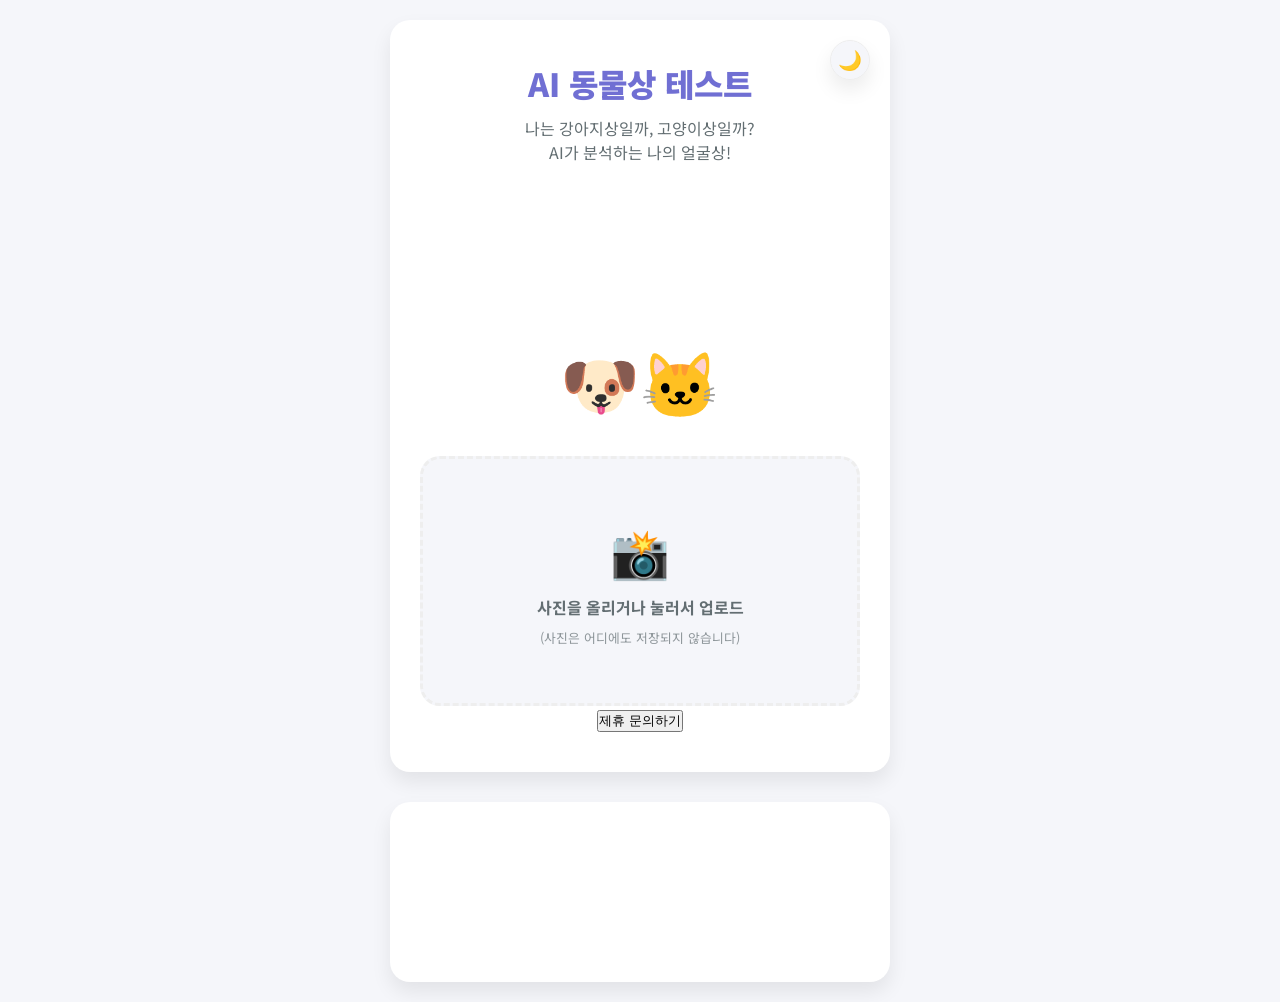
==== index.html @ dc990677 "feat: integrate Google AdSense with ads.txt and ad placements" ====
<!DOCTYPE html>
<html lang="ko">
<head>
    <meta charset="UTF-8">
    <meta name="viewport" content="width=device-width, initial-scale=1.0">
    <title>AI 동물상 테스트 - 강아지 vs 고양이</title>
    <link rel="preconnect" href="https://fonts.googleapis.com">
    <link rel="preconnect" href="https://fonts.gstatic.com" crossorigin>
    <link href="https://fonts.googleapis.com/css2?family=Noto+Sans+KR:wght@300;400;500;700;900&display=swap" rel="stylesheet">
    <link rel="stylesheet" href="style.css">
    <script async src="https://pagead2.googlesyndication.com/pagead/js/adsbygoogle.js?client=ca-pub-4028443023833942"
     crossorigin="anonymous"></script>
    <meta name="google-adsense-account" content="ca-pub-4028443023833942">
</head>
<body>
    <div class="app-container">
        <button id="theme-toggle" class="theme-toggle" aria-label="Toggle dark mode">🌙</button>
        
        <!-- Start Screen -->
        <section id="start-screen" class="screen active">
            <h1 class="main-title">AI 동물상 테스트</h1>
            <p class="subtitle">나는 강아지상일까, 고양이상일까?<br>AI가 분석하는 나의 얼굴상!</p>
            
            <!-- 상단 광고 단위 -->
            <div class="ad-container">
                <ins class="adsbygoogle"
                     style="display:block"
                     data-ad-client="ca-pub-4028443023833942"
                     data-ad-slot="YOUR_AD_SLOT_HERE"
                     data-ad-format="auto"
                     data-full-width-responsive="true"></ins>
                <script>
                     (adsbygoogle = window.adsbygoogle || []).push({});
                </script>
            </div>

            <div class="mascot">🐶🐱</div>
            
            <div class="upload-area" id="upload-area">
                <input type="file" id="image-input" accept="image/*" hidden>
                <div class="upload-content">
                    <div class="upload-icon">📸</div>
                    <p>사진을 올리거나 눌러서 업로드</p>
                    <span>(사진은 어디에도 저장되지 않습니다)</span>
                </div>
            </div>
            
            <div class="start-actions">
                <button id="contact-btn" class="text-link-btn">제휴 문의하기</button>
            </div>
        </section>

        <!-- Loading Screen -->
        <section id="loading-screen" class="screen hidden">
            <div class="loader"></div>
            <p class="loading-text">AI가 당신의 얼굴을 분석 중입니다...</p>
        </section>

        <!-- Result Screen -->
        <section id="result-screen" class="screen hidden">
            <h2 class="result-title">분석 결과</h2>
            
            <!-- 결과창 광고 단위 -->
            <div class="ad-container">
                <ins class="adsbygoogle"
                     style="display:block"
                     data-ad-client="ca-pub-4028443023833942"
                     data-ad-slot="YOUR_AD_SLOT_HERE"
                     data-ad-format="auto"
                     data-full-width-responsive="true"></ins>
                <script>
                     (adsbygoogle = window.adsbygoogle || []).push({});
                </script>
            </div>

            <div class="result-card">
                <div class="image-preview-wrapper">
                    <img id="face-image" src="" alt="User Face">
                </div>
                <div class="result-message">
                    <span class="animal-emoji" id="result-emoji">🐶</span>
                    <h3 id="result-animal-name">강아지상</h3>
                    <p id="result-description">귀엽고 친근한 매력의 소유자!</p>
                </div>
            </div>

            <div class="analysis-details" id="analysis-details">
                <!-- Progress bars will be injected here -->
            </div>

            <div class="action-buttons">
                <button id="restart-btn" class="secondary-btn">다시 하기</button>
                <button id="share-btn" class="primary-btn">결과 공유하기</button>
            </div>
        </section>

        <!-- Contact Screen -->
        <section id="contact-screen" class="screen hidden">
            <div class="screen-header">
                <button id="contact-back-btn" class="back-btn">←</button>
                <h2 class="section-title">제휴 문의</h2>
            </div>
            <form id="contact-form" action="https://formspree.io/f/xojnbodv" method="POST" class="contact-form">
                <div class="form-group">
                    <label for="name">성함/업체명</label>
                    <input type="text" id="name" name="name" placeholder="홍길동" required>
                </div>
                <div class="form-group">
                    <label for="email">이메일 주소</label>
                    <input type="email" id="email" name="_replyto" placeholder="example@email.com" required>
                </div>
                <div class="form-group">
                    <label for="message">문의 내용</label>
                    <textarea id="message" name="message" rows="5" placeholder="제휴 관련 문의 내용을 입력해주세요." required></textarea>
                </div>
                <button type="submit" id="contact-submit" class="primary-btn full-width">문의 보내기</button>
                <div id="form-status" class="form-status hidden"></div>
            </form>
        </section>
    </div>

    <div class="comments-container">
        <!-- 하단 광고 단위 -->
        <div class="ad-container" style="margin-bottom: 20px;">
            <ins class="adsbygoogle"
                 style="display:block"
                 data-ad-client="ca-pub-4028443023833942"
                 data-ad-slot="YOUR_AD_SLOT_HERE"
                 data-ad-format="auto"
                 data-full-width-responsive="true"></ins>
            <script>
                 (adsbygoogle = window.adsbygoogle || []).push({});
            </script>
        </div>
        <div id="disqus_thread"></div>
    </div>

    <!-- TensorFlow & Teachable Machine Libraries -->
    <script src="https://cdn.jsdelivr.net/npm/@tensorflow/tfjs@latest/dist/tf.min.js"></script>
    <script src="https://cdn.jsdelivr.net/npm/@teachablemachine/image@latest/dist/teachablemachine-image.min.js"></script>

    <script>
        var disqus_config = function () {
            this.page.url = window.location.href;
            this.page.identifier = window.location.pathname;
        };
        (function() {
            var d = document, s = d.createElement('script');
            s.src = 'https://productbuilder2333.disqus.com/embed.js';
            s.setAttribute('data-timestamp', +new Date());
            (d.head || d.body).appendChild(s);
        })();
    </script>
    <script src="main.js"></script>
</body>
</html>
---- style.css ----
:root {
    --primary-color: #706fd3;
    --primary-hover: #5857b0;
    --secondary-color: #ff5252;
    --text-black: #2d3436;
    --text-gray: #636e72;
    --bg-main: #f5f6fa;
    --card-bg: #ffffff;
    --shadow: 0 10px 20px rgba(0, 0, 0, 0.08);
    --border-color: #eeeeee;
}

[data-theme="dark"] {
    --text-black: #f5f6fa;
    --text-gray: #a4b0be;
    --bg-main: #1e272e;
    --card-bg: #2f3542;
    --shadow: 0 10px 20px rgba(0, 0, 0, 0.3);
    --border-color: #3f4a56;
}

* {
    box-sizing: border-box;
    margin: 0;
    padding: 0;
}

body {
    font-family: 'Noto Sans KR', sans-serif;
    background-color: var(--bg-main);
    color: var(--text-black);
    display: flex;
    flex-direction: column;
    align-items: center;
    min-height: 100vh;
    padding: 20px 0;
    transition: background-color 0.3s ease, color 0.3s ease;
}

.app-container {
    width: 100%;
    max-width: 500px;
    background: var(--card-bg);
    min-height: 700px;
    display: flex;
    flex-direction: column;
    box-shadow: var(--shadow);
    border-radius: 20px;
    overflow: hidden;
    position: relative;
    transition: background-color 0.3s ease, box-shadow 0.3s ease;
    margin-bottom: 30px;
}

.theme-toggle {
    position: absolute;
    top: 20px;
    right: 20px;
    z-index: 100;
    background: var(--bg-main);
    color: var(--text-black);
    border: 1px solid var(--border-color);
    width: 40px;
    height: 40px;
    border-radius: 50%;
    cursor: pointer;
    display: flex;
    justify-content: center;
    align-items: center;
    font-size: 1.2rem;
    box-shadow: var(--shadow);
    transition: all 0.3s ease;
}

.screen {
    width: 100%;
    padding: 40px 30px;
    display: flex;
    flex-direction: column;
    align-items: center;
    flex: 1;
}

.screen.hidden { display: none; }

.main-title {
    font-size: 2rem;
    font-weight: 900;
    color: var(--primary-color);
    margin-bottom: 10px;
    text-align: center;
}

.subtitle {
    color: var(--text-gray);
    margin-bottom: 30px;
    text-align: center;
    line-height: 1.5;
}

.mascot {
    font-size: 4rem;
    margin-bottom: 30px;
}

/* Upload Area */
.upload-area {
    width: 100%;
    height: 250px;
    border: 3px dashed var(--border-color);
    border-radius: 20px;
    display: flex;
    justify-content: center;
    align-items: center;
    cursor: pointer;
    transition: all 0.3s ease;
    background: var(--bg-main);
}

.upload-area:hover, .upload-area.dragover {
    border-color: var(--primary-color);
    background: rgba(112, 111, 211, 0.05);
}

.upload-content {
    text-align: center;
    color: var(--text-gray);
}

.upload-icon {
    font-size: 3rem;
    margin-bottom: 10px;
}

.upload-content p {
    font-weight: 700;
    margin-bottom: 5px;
}

.upload-content span {
    font-size: 0.8rem;
    opacity: 0.7;
}

/* Loading */
.loader {
    width: 50px;
    height: 50px;
    border: 5px solid var(--border-color);
    border-top: 5px solid var(--primary-color);
    border-radius: 50%;
    animation: spin 1s linear infinite;
    margin-bottom: 20px;
}

@keyframes spin {
    0% { transform: rotate(0deg); }
    100% { transform: rotate(360deg); }
}

.loading-text {
    color: var(--text-gray);
    font-weight: 500;
}

/* Result Card */
.result-card {
    width: 100%;
    background: var(--bg-main);
    border-radius: 20px;
    padding: 20px;
    margin-bottom: 25px;
    text-align: center;
}

.image-preview-wrapper {
    width: 180px;
    height: 180px;
    border-radius: 50%;
    overflow: hidden;
    margin: 0 auto 20px;
    border: 5px solid var(--primary-color);
}

.image-preview-wrapper img {
    width: 100%;
    height: 100%;
    object-fit: cover;
}

.animal-emoji {
    font-size: 3rem;
    display: block;
    margin-bottom: 5px;
}

#result-animal-name {
    font-size: 1.8rem;
    color: var(--primary-color);
    margin-bottom: 10px;
}

#result-description {
    color: var(--text-gray);
    line-height: 1.4;
}

/* Analysis Bars */
.analysis-details {
    width: 100%;
    margin-bottom: 30px;
}

.bar-container {
    margin-bottom: 15px;
}

.bar-label {
    display: flex;
    justify-content: space-between;
    margin-bottom: 5px;
    font-size: 0.9rem;
    font-weight: 500;
}

.progress-bar {
    width: 100%;
    height: 12px;
    background: var(--border-color);
    border-radius: 6px;
    overflow: hidden;
}

.progress-fill {
    height: 100%;
    background: var(--primary-color);
    width: 0%;
    transition: width 1s ease-out;
}

.bar-container.dog .progress-fill { background: #f0932b; }
.bar-container.cat .progress-fill { background: #686de0; }

/* Contact Form */
.contact-form {
    width: 100%;
    display: flex;
    flex-direction: column;
    gap: 15px;
}

.form-group {
    display: flex;
    flex-direction: column;
    gap: 5px;
}

.form-group label {
    font-size: 0.9rem;
    font-weight: 500;
    color: var(--text-gray);
}

.form-group input, .form-group textarea {
    padding: 12px;
    border: 1px solid var(--border-color);
    border-radius: 10px;
    background: var(--bg-main);
    color: var(--text-black);
    font-family: inherit;
}

/* Buttons */
.primary-btn {
    background: var(--primary-color);
    color: white;
    border: none;
    padding: 15px 30px;
    border-radius: 30px;
    font-weight: 700;
    cursor: pointer;
    transition: all 0.3s;
}

.secondary-btn {
    background: var(--card-bg);
    border: 1px solid var(--border-color);
    padding: 15px 30px;
    border-radius: 30px;
    cursor: pointer;
}

.action-buttons {
    display: flex;
    gap: 10px;
}

.back-btn {
    background: none;
    border: none;
    font-size: 1.5rem;
    cursor: pointer;
    color: var(--text-black);
}

/* AdSense Styling */
.ad-container {
    margin: 20px 0;
    min-height: 100px;
    display: flex;
    justify-content: center;
    align-items: center;
    overflow: hidden;
}

.comments-container {
    width: 100%;
    max-width: 500px;
    padding: 20px;
    background: var(--card-bg);
    border-radius: 20px;
    box-shadow: var(--shadow);
}
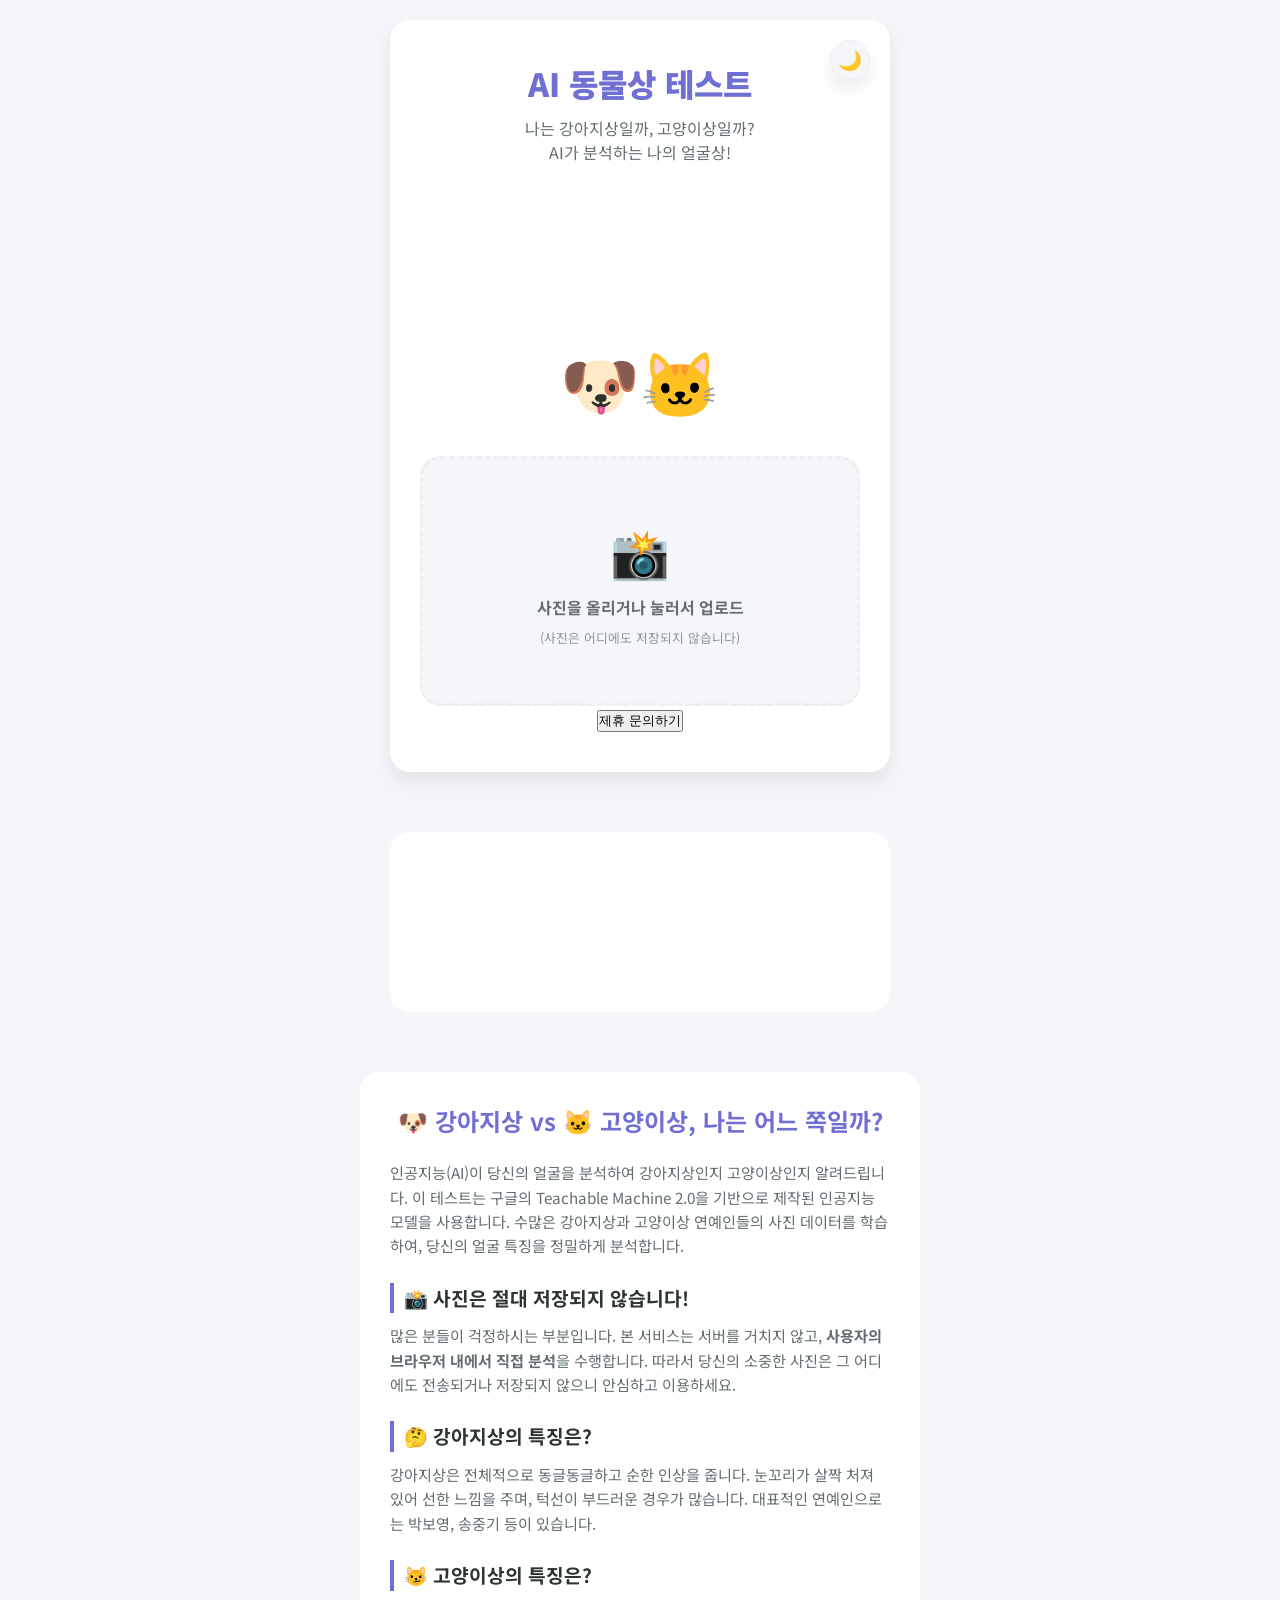
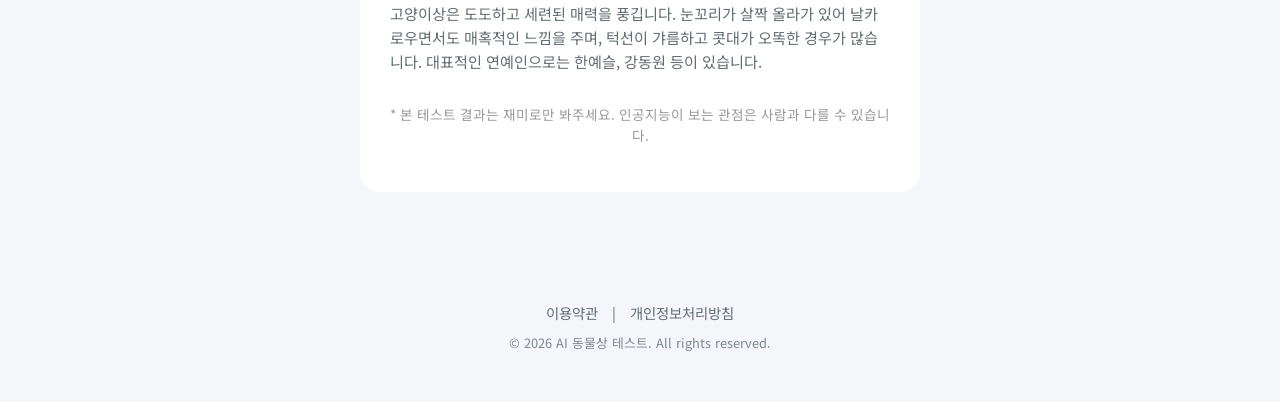
==== commit d66576ea: "docs: add privacy policy and terms of service, improve site quality for AdSense approval" ====
--- a/index.html
+++ b/index.html
@@ -3,6 +3,11 @@
 <head>
     <meta charset="UTF-8">
     <meta name="viewport" content="width=device-width, initial-scale=1.0">
+    <meta name="description" content="AI가 당신의 얼굴을 분석하여 강아지상인지 고양이상인지 알려드립니다. 연예인 데이터로 학습된 인공지능 동물상 테스트!">
+    <meta name="keywords" content="동물상 테스트, 인공지능 얼굴상, 강아지상 고양이상, AI 관상, 닮은꼴 연예인 찾기">
+    <meta property="og:type" content="website"> 
+    <meta property="og:title" content="AI 동물상 테스트 - 강아지 vs 고양이">
+    <meta property="og:description" content="나는 강아지상일까, 고양이상일까? AI가 분석해주는 나의 얼굴상 테스트!">
     <title>AI 동물상 테스트 - 강아지 vs 고양이</title>
     <link rel="preconnect" href="https://fonts.googleapis.com">
     <link rel="preconnect" href="https://fonts.gstatic.com" crossorigin>
@@ -135,6 +140,52 @@
         <div id="disqus_thread"></div>
     </div>
 
+    <!-- SEO & Info Section -->
+    <section class="info-section">
+        <div class="info-container">
+            <h2>🐶 강아지상 vs 🐱 고양이상, 나는 어느 쪽일까?</h2>
+            <p>
+                인공지능(AI)이 당신의 얼굴을 분석하여 강아지상인지 고양이상인지 알려드립니다. 
+                이 테스트는 구글의 Teachable Machine 2.0을 기반으로 제작된 인공지능 모델을 사용합니다.
+                수많은 강아지상과 고양이상 연예인들의 사진 데이터를 학습하여, 당신의 얼굴 특징을 정밀하게 분석합니다.
+            </p>
+
+            <h3>📸 사진은 절대 저장되지 않습니다!</h3>
+            <p>
+                많은 분들이 걱정하시는 부분입니다. 본 서비스는 서버를 거치지 않고, 
+                <strong>사용자의 브라우저 내에서 직접 분석</strong>을 수행합니다. 
+                따라서 당신의 소중한 사진은 그 어디에도 전송되거나 저장되지 않으니 안심하고 이용하세요.
+            </p>
+
+            <h3>🤔 강아지상의 특징은?</h3>
+            <p>
+                강아지상은 전체적으로 동글동글하고 순한 인상을 줍니다. 
+                눈꼬리가 살짝 처져 있어 선한 느낌을 주며, 턱선이 부드러운 경우가 많습니다. 
+                대표적인 연예인으로는 박보영, 송중기 등이 있습니다.
+            </p>
+
+            <h3>😼 고양이상의 특징은?</h3>
+            <p>
+                고양이상은 도도하고 세련된 매력을 풍깁니다. 
+                눈꼬리가 살짝 올라가 있어 날카로우면서도 매혹적인 느낌을 주며, 
+                턱선이 갸름하고 콧대가 오똑한 경우가 많습니다. 
+                대표적인 연예인으로는 한예슬, 강동원 등이 있습니다.
+            </p>
+
+            <p class="disclaimer">
+                * 본 테스트 결과는 재미로만 봐주세요. 인공지능이 보는 관점은 사람과 다를 수 있습니다.
+            </p>
+        </div>
+    </section>
+
+    <footer class="site-footer">
+        <div class="footer-links">
+            <a href="terms.html">이용약관</a> | 
+            <a href="privacy.html">개인정보처리방침</a>
+        </div>
+        <p class="copyright">&copy; 2026 AI 동물상 테스트. All rights reserved.</p>
+    </footer>
+
     <!-- TensorFlow & Teachable Machine Libraries -->
     <script src="https://cdn.jsdelivr.net/npm/@tensorflow/tfjs@latest/dist/tf.min.js"></script>
     <script src="https://cdn.jsdelivr.net/npm/@teachablemachine/image@latest/dist/teachablemachine-image.min.js"></script>
--- a/style.css
+++ b/style.css
@@ -302,7 +302,6 @@
     cursor: pointer;
     color: var(--text-black);
 }
-
 /* AdSense Styling */
 .ad-container {
     margin: 20px 0;
@@ -319,5 +318,83 @@
     padding: 20px;
     background: var(--card-bg);
     border-radius: 20px;
-    box-shadow: var(--shadow);
-}
+    box-shadow: 0 10px 25px var(--shadow-color);
+    margin-top: 30px;
+}
+
+/* Info Section Styling */
+.info-section {
+    width: 100%;
+    max-width: 600px;
+    margin: 40px auto;
+    padding: 20px;
+    color: var(--text-color);
+    line-height: 1.6;
+}
+
+.info-container {
+    background: var(--card-bg);
+    padding: 30px;
+    border-radius: 20px;
+    box-shadow: 0 5px 15px var(--shadow-color);
+}
+
+.info-section h2 {
+    font-size: 1.5rem;
+    margin-bottom: 20px;
+    color: var(--primary-color);
+    text-align: center;
+}
+
+.info-section h3 {
+    font-size: 1.2rem;
+    margin-top: 25px;
+    margin-bottom: 10px;
+    color: var(--text-color);
+    border-left: 4px solid var(--primary-color);
+    padding-left: 10px;
+}
+
+.info-section p {
+    margin-bottom: 15px;
+    font-size: 0.95rem;
+    color: var(--text-gray);
+}
+
+.info-section .disclaimer {
+    margin-top: 30px;
+    font-size: 0.85rem;
+    color: #999;
+    text-align: center;
+}
+
+/* Footer Styling */
+.site-footer {
+    width: 100%;
+    padding: 30px 20px;
+    text-align: center;
+    color: var(--text-gray);
+    font-size: 0.9rem;
+    margin-top: 20px;
+}
+
+.footer-links {
+    margin-bottom: 10px;
+}
+
+.footer-links a {
+    color: var(--text-gray);
+    text-decoration: none;
+    margin: 0 10px;
+    transition: color 0.3s;
+}
+
+.footer-links a:hover {
+    color: var(--primary-color);
+    text-decoration: underline;
+}
+
+.copyright {
+    font-size: 0.8rem;
+    opacity: 0.8;
+}
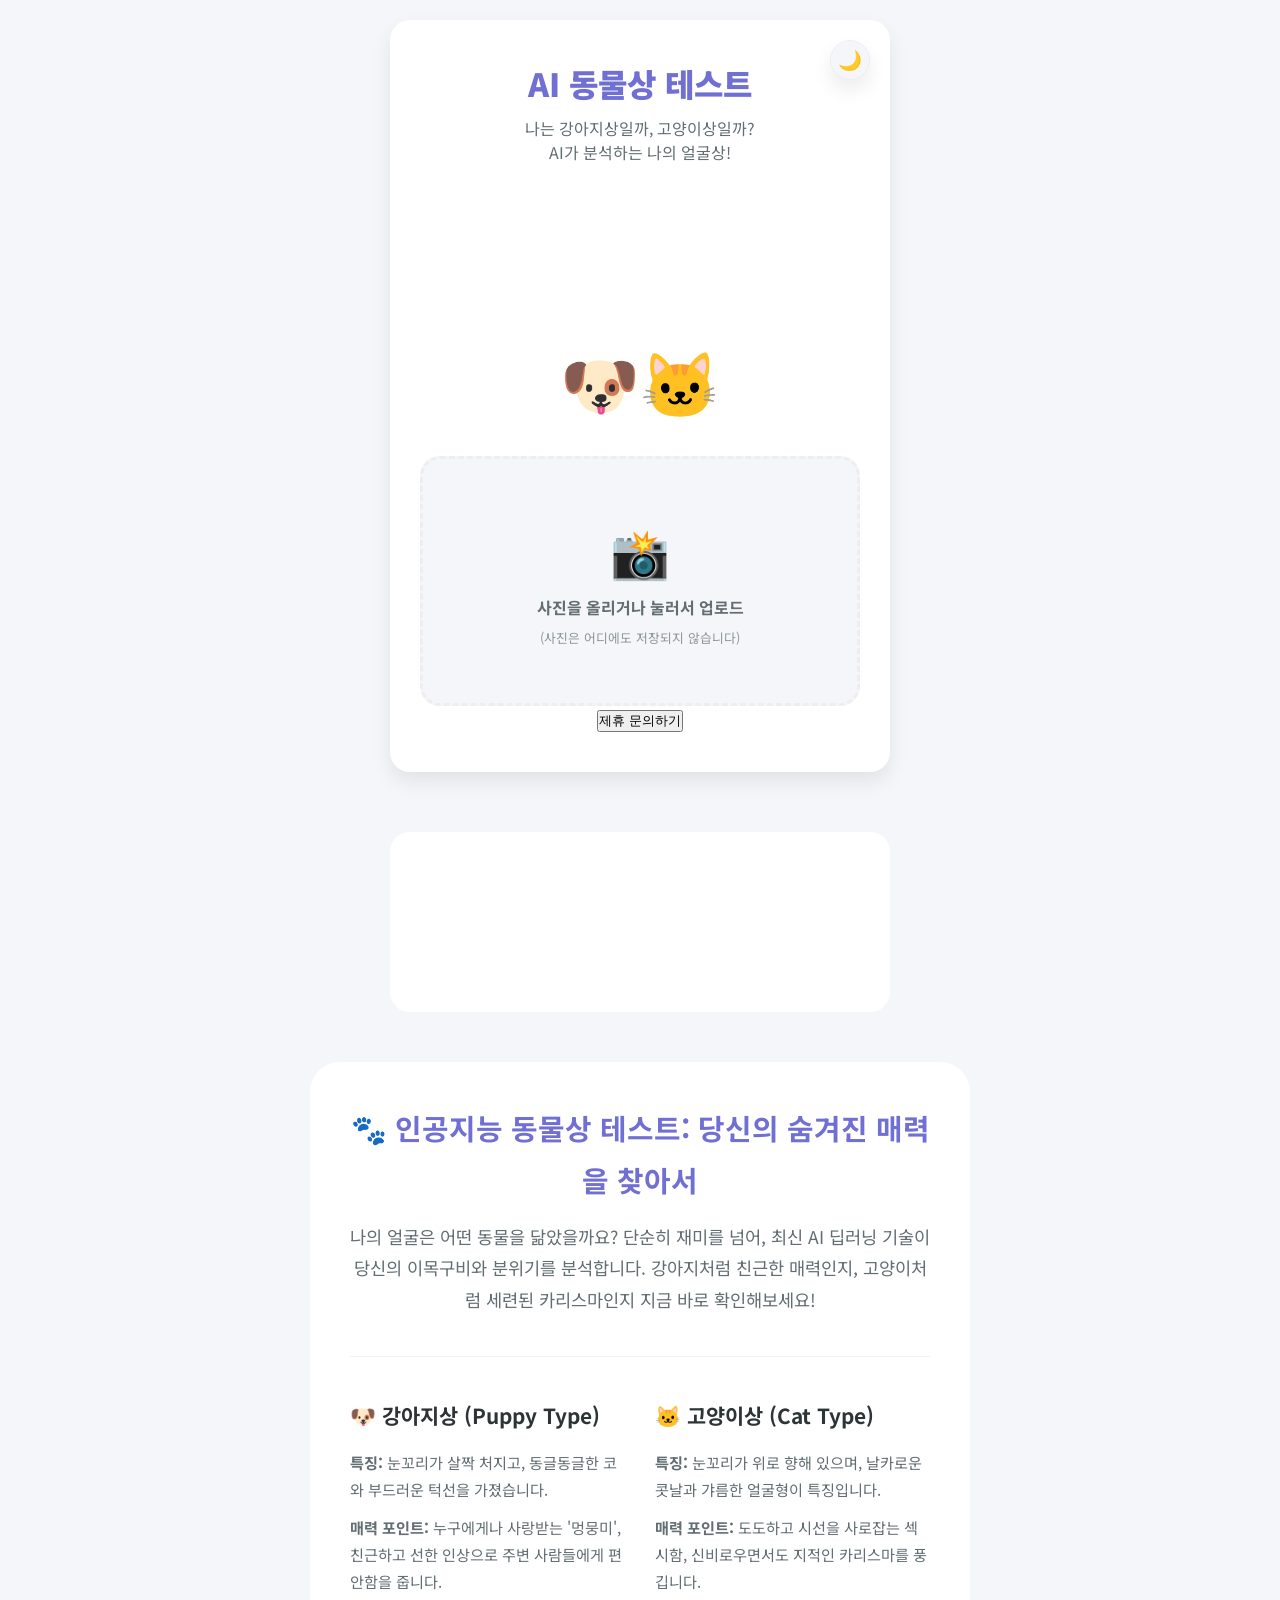
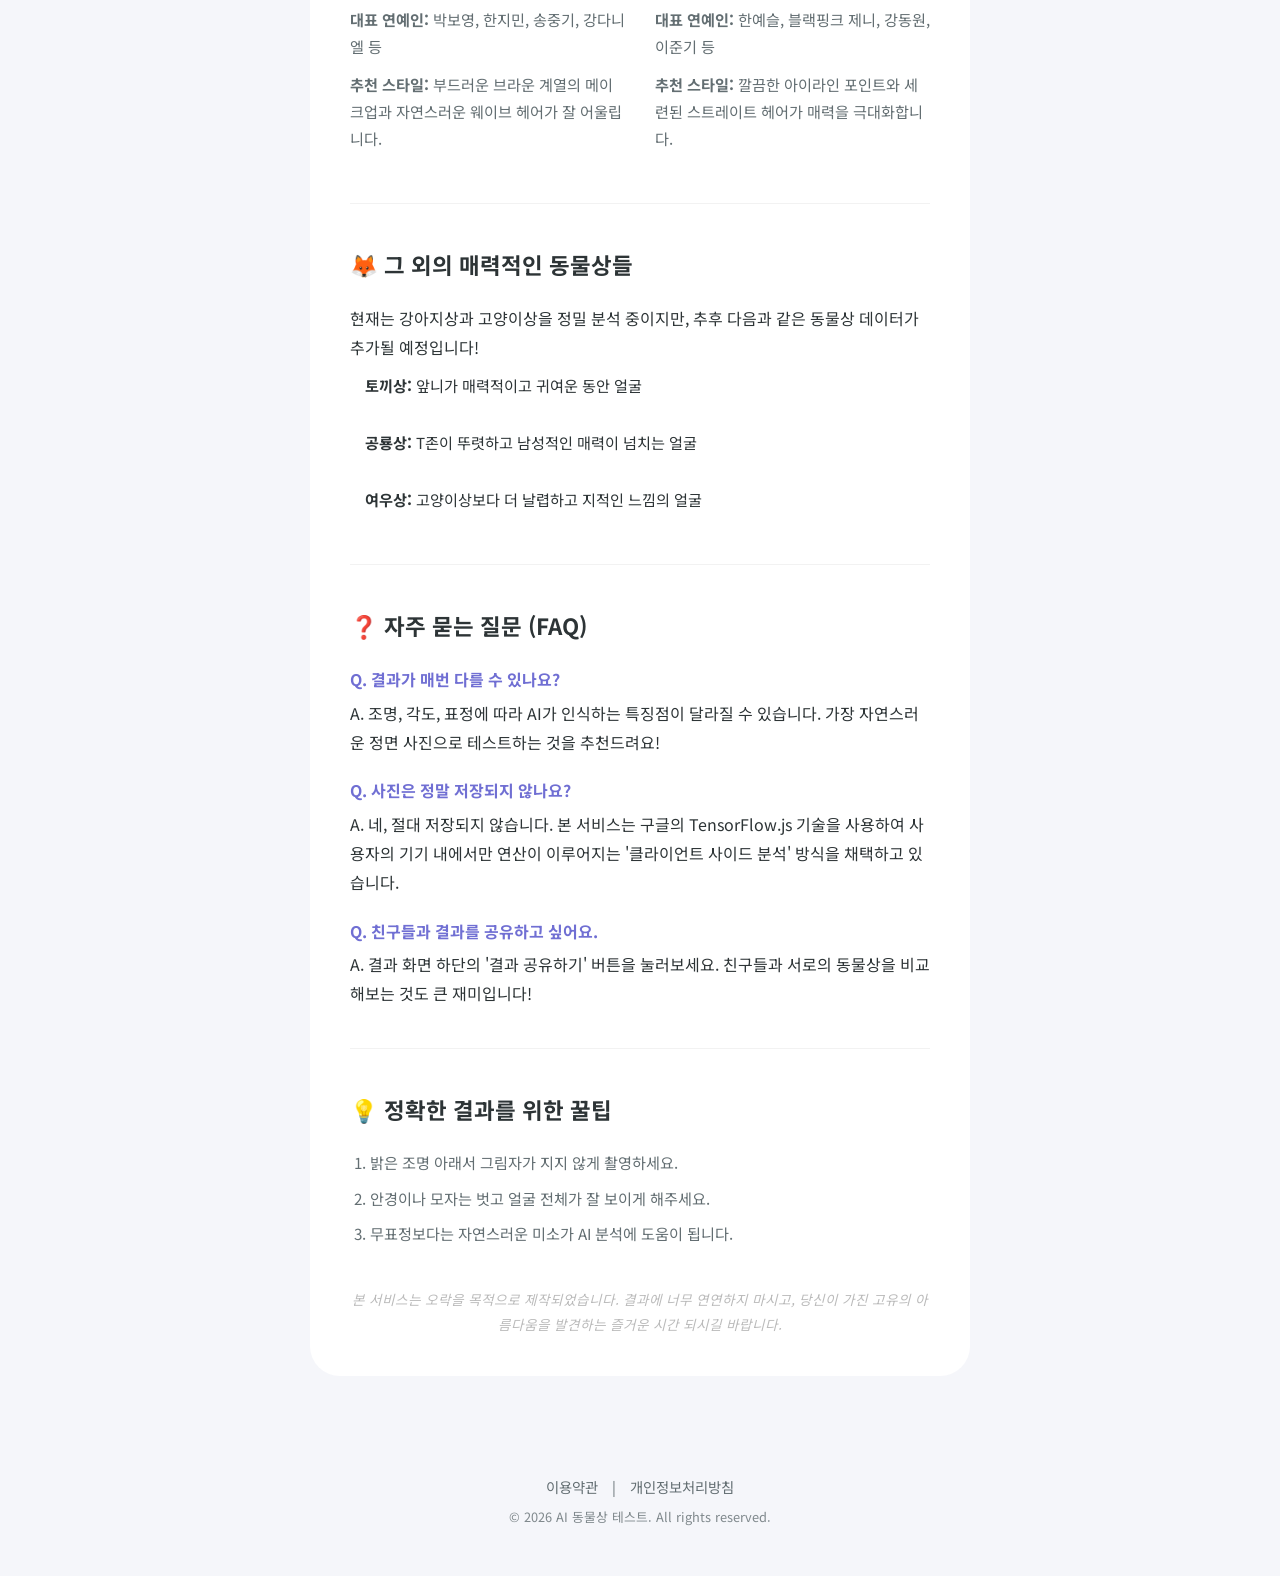
==== commit 707ae583: "feat: expand site content with detailed guides, FAQs, and pro tips for high quality score" ====
--- a/index.html
+++ b/index.html
@@ -140,40 +140,86 @@
         <div id="disqus_thread"></div>
     </div>
 
-    <!-- SEO & Info Section -->
+    <!-- SEO & Info Section (Rich Content Update) -->
     <section class="info-section">
         <div class="info-container">
-            <h2>🐶 강아지상 vs 🐱 고양이상, 나는 어느 쪽일까?</h2>
-            <p>
-                인공지능(AI)이 당신의 얼굴을 분석하여 강아지상인지 고양이상인지 알려드립니다. 
-                이 테스트는 구글의 Teachable Machine 2.0을 기반으로 제작된 인공지능 모델을 사용합니다.
-                수많은 강아지상과 고양이상 연예인들의 사진 데이터를 학습하여, 당신의 얼굴 특징을 정밀하게 분석합니다.
-            </p>
-
-            <h3>📸 사진은 절대 저장되지 않습니다!</h3>
-            <p>
-                많은 분들이 걱정하시는 부분입니다. 본 서비스는 서버를 거치지 않고, 
-                <strong>사용자의 브라우저 내에서 직접 분석</strong>을 수행합니다. 
-                따라서 당신의 소중한 사진은 그 어디에도 전송되거나 저장되지 않으니 안심하고 이용하세요.
-            </p>
-
-            <h3>🤔 강아지상의 특징은?</h3>
-            <p>
-                강아지상은 전체적으로 동글동글하고 순한 인상을 줍니다. 
-                눈꼬리가 살짝 처져 있어 선한 느낌을 주며, 턱선이 부드러운 경우가 많습니다. 
-                대표적인 연예인으로는 박보영, 송중기 등이 있습니다.
-            </p>
-
-            <h3>😼 고양이상의 특징은?</h3>
-            <p>
-                고양이상은 도도하고 세련된 매력을 풍깁니다. 
-                눈꼬리가 살짝 올라가 있어 날카로우면서도 매혹적인 느낌을 주며, 
-                턱선이 갸름하고 콧대가 오똑한 경우가 많습니다. 
-                대표적인 연예인으로는 한예슬, 강동원 등이 있습니다.
-            </p>
+            <div class="content-header">
+                <h2>🐾 인공지능 동물상 테스트: 당신의 숨겨진 매력을 찾아서</h2>
+                <p class="intro-text">
+                    나의 얼굴은 어떤 동물을 닮았을까요? 
+                    단순히 재미를 넘어, 최신 AI 딥러닝 기술이 당신의 이목구비와 분위기를 분석합니다. 
+                    강아지처럼 친근한 매력인지, 고양이처럼 세련된 카리스마인지 지금 바로 확인해보세요!
+                </p>
+            </div>
+
+            <hr class="divider">
+
+            <!-- 전문 분석 가이드 -->
+            <div class="analysis-guide">
+                <div class="guide-item">
+                    <h3>🐶 강아지상 (Puppy Type)</h3>
+                    <p><strong>특징:</strong> 눈꼬리가 살짝 처지고, 동글동글한 코와 부드러운 턱선을 가졌습니다.</p>
+                    <p><strong>매력 포인트:</strong> 누구에게나 사랑받는 '멍뭉미', 친근하고 선한 인상으로 주변 사람들에게 편안함을 줍니다.</p>
+                    <p><strong>대표 연예인:</strong> 박보영, 한지민, 송중기, 강다니엘 등</p>
+                    <p><strong>추천 스타일:</strong> 부드러운 브라운 계열의 메이크업과 자연스러운 웨이브 헤어가 잘 어울립니다.</p>
+                </div>
+
+                <div class="guide-item">
+                    <h3>🐱 고양이상 (Cat Type)</h3>
+                    <p><strong>특징:</strong> 눈꼬리가 위로 향해 있으며, 날카로운 콧날과 갸름한 얼굴형이 특징입니다.</p>
+                    <p><strong>매력 포인트:</strong> 도도하고 시선을 사로잡는 섹시함, 신비로우면서도 지적인 카리스마를 풍깁니다.</p>
+                    <p><strong>대표 연예인:</strong> 한예슬, 블랙핑크 제니, 강동원, 이준기 등</p>
+                    <p><strong>추천 스타일:</strong> 깔끔한 아이라인 포인트와 세련된 스트레이트 헤어가 매력을 극대화합니다.</p>
+                </div>
+            </div>
+
+            <hr class="divider">
+
+            <!-- 추가 정보: 다른 동물상 예고 -->
+            <div class="upcoming-features">
+                <h3>🦊 그 외의 매력적인 동물상들</h3>
+                <p>현재는 강아지상과 고양이상을 정밀 분석 중이지만, 추후 다음과 같은 동물상 데이터가 추가될 예정입니다!</p>
+                <ul>
+                    <li><strong>토끼상:</strong> 앞니가 매력적이고 귀여운 동안 얼굴</li>
+                    <li><strong>공룡상:</strong> T존이 뚜렷하고 남성적인 매력이 넘치는 얼굴</li>
+                    <li><strong>여우상:</strong> 고양이상보다 더 날렵하고 지적인 느낌의 얼굴</li>
+                </ul>
+            </div>
+
+            <hr class="divider">
+
+            <!-- FAQ Section -->
+            <div class="faq-section">
+                <h3>❓ 자주 묻는 질문 (FAQ)</h3>
+                <div class="faq-item">
+                    <h4>Q. 결과가 매번 다를 수 있나요?</h4>
+                    <p>A. 조명, 각도, 표정에 따라 AI가 인식하는 특징점이 달라질 수 있습니다. 가장 자연스러운 정면 사진으로 테스트하는 것을 추천드려요!</p>
+                </div>
+                <div class="faq-item">
+                    <h4>Q. 사진은 정말 저장되지 않나요?</h4>
+                    <p>A. 네, 절대 저장되지 않습니다. 본 서비스는 구글의 TensorFlow.js 기술을 사용하여 사용자의 기기 내에서만 연산이 이루어지는 '클라이언트 사이드 분석' 방식을 채택하고 있습니다.</p>
+                </div>
+                <div class="faq-item">
+                    <h4>Q. 친구들과 결과를 공유하고 싶어요.</h4>
+                    <p>A. 결과 화면 하단의 '결과 공유하기' 버튼을 눌러보세요. 친구들과 서로의 동물상을 비교해보는 것도 큰 재미입니다!</p>
+                </div>
+            </div>
+
+            <hr class="divider">
+
+            <!-- 정밀 분석 팁 -->
+            <div class="pro-tips">
+                <h3>💡 정확한 결과를 위한 꿀팁</h3>
+                <ol>
+                    <li>밝은 조명 아래서 그림자가 지지 않게 촬영하세요.</li>
+                    <li>안경이나 모자는 벗고 얼굴 전체가 잘 보이게 해주세요.</li>
+                    <li>무표정보다는 자연스러운 미소가 AI 분석에 도움이 됩니다.</li>
+                </ol>
+            </div>
 
             <p class="disclaimer">
-                * 본 테스트 결과는 재미로만 봐주세요. 인공지능이 보는 관점은 사람과 다를 수 있습니다.
+                본 서비스는 오락을 목적으로 제작되었습니다. 결과에 너무 연연하지 마시고, 
+                당신이 가진 고유의 아름다움을 발견하는 즐거운 시간 되시길 바랍니다.
             </p>
         </div>
     </section>
--- a/style.css
+++ b/style.css
@@ -325,47 +325,113 @@
 /* Info Section Styling */
 .info-section {
     width: 100%;
-    max-width: 600px;
-    margin: 40px auto;
-    padding: 20px;
+    max-width: 700px;
+    margin: 50px auto;
+    padding: 0 20px;
     color: var(--text-color);
-    line-height: 1.6;
+    line-height: 1.8;
 }
 
 .info-container {
     background: var(--card-bg);
-    padding: 30px;
-    border-radius: 20px;
-    box-shadow: 0 5px 15px var(--shadow-color);
-}
-
-.info-section h2 {
-    font-size: 1.5rem;
+    padding: 40px;
+    border-radius: 30px;
+    box-shadow: 0 10px 30px var(--shadow-color);
+}
+
+.content-header {
+    text-align: center;
+    margin-bottom: 30px;
+}
+
+.content-header h2 {
+    font-size: 1.8rem;
+    color: var(--primary-color);
+    margin-bottom: 15px;
+}
+
+.intro-text {
+    font-size: 1.1rem;
+    color: var(--text-gray);
+}
+
+.divider {
+    border: 0;
+    height: 1px;
+    background: rgba(0,0,0,0.05);
+    margin: 40px 0;
+}
+
+.analysis-guide {
+    display: grid;
+    grid-template-columns: 1fr 1fr;
+    gap: 30px;
+}
+
+@media (max-width: 600px) {
+    .analysis-guide {
+        grid-template-columns: 1fr;
+    }
+}
+
+.guide-item h3 {
+    font-size: 1.3rem;
+    margin-bottom: 15px;
+    display: flex;
+    align-items: center;
+}
+
+.guide-item p {
+    font-size: 0.95rem;
+    margin-bottom: 10px;
+    color: var(--text-gray);
+}
+
+.upcoming-features h3, .faq-section h3, .pro-tips h3 {
+    font-size: 1.4rem;
     margin-bottom: 20px;
+    color: var(--text-black);
+}
+
+.upcoming-features ul {
+    list-style: none;
+    padding-left: 0;
+}
+
+.upcoming-features li {
+    background: rgba(var(--primary-rgb), 0.05);
+    padding: 10px 15px;
+    border-radius: 10px;
+    margin-bottom: 10px;
+    font-size: 0.95rem;
+}
+
+.faq-item {
+    margin-bottom: 20px;
+}
+
+.faq-item h4 {
+    font-size: 1rem;
     color: var(--primary-color);
-    text-align: center;
-}
-
-.info-section h3 {
-    font-size: 1.2rem;
-    margin-top: 25px;
-    margin-bottom: 10px;
-    color: var(--text-color);
-    border-left: 4px solid var(--primary-color);
-    padding-left: 10px;
-}
-
-.info-section p {
-    margin-bottom: 15px;
+    margin-bottom: 5px;
+}
+
+.pro-tips ol {
+    padding-left: 20px;
+}
+
+.pro-tips li {
+    margin-bottom: 8px;
     font-size: 0.95rem;
     color: var(--text-gray);
 }
 
 .info-section .disclaimer {
-    margin-top: 30px;
+    margin-top: 40px;
     font-size: 0.85rem;
-    color: #999;
-    text-align: center;
+    color: #bbb;
+    text-align: center;
+    font-style: italic;
 }
 
 /* Footer Styling */
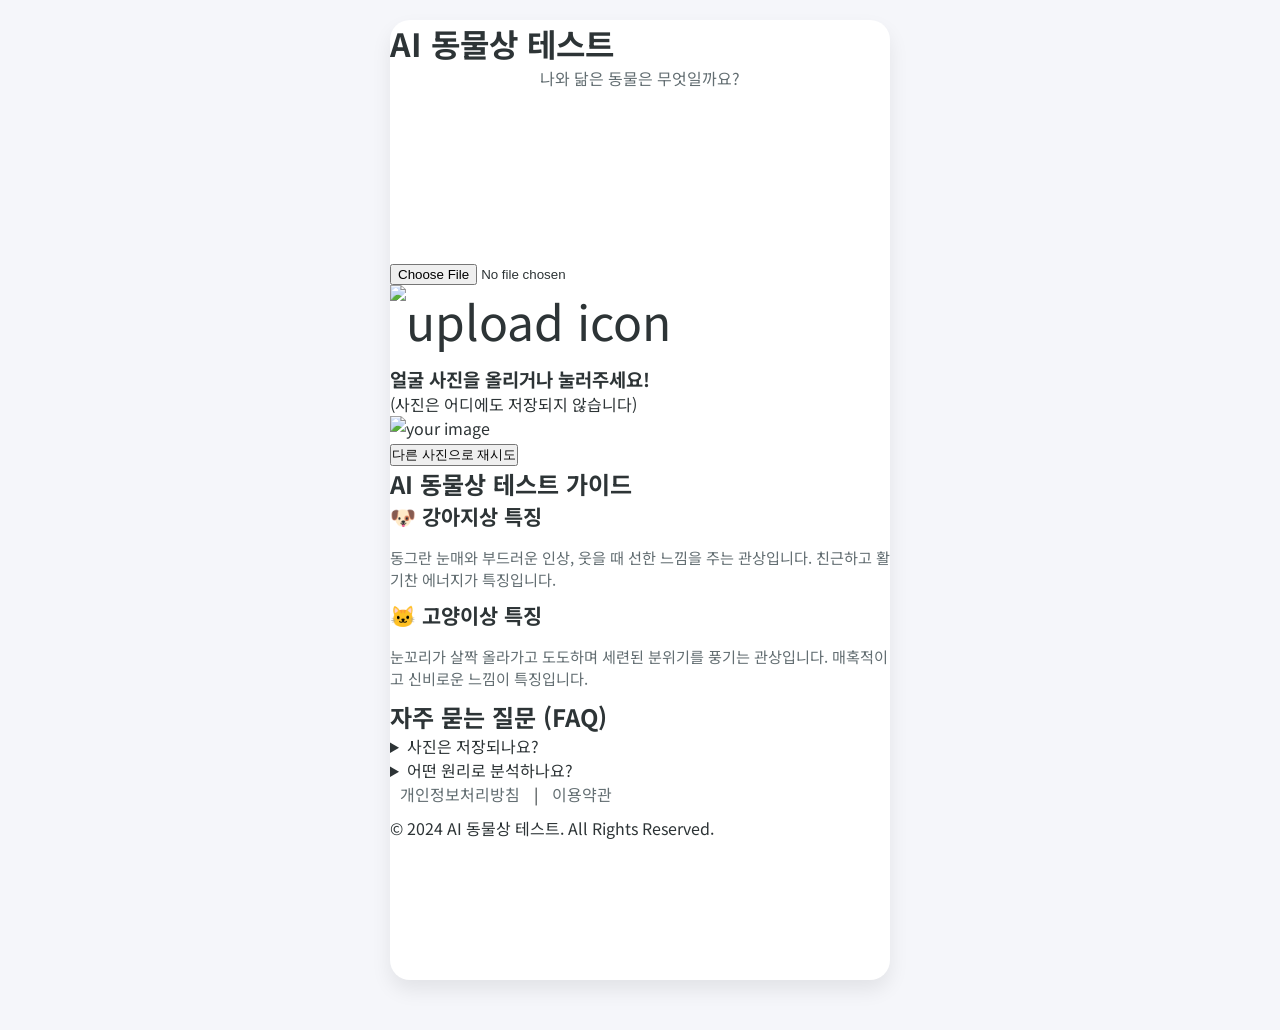
==== commit 10ebcbb6: "feat: ensure Google Tag is correctly implemented in all HTML files" ====
--- a/index.html
+++ b/index.html
@@ -1,6 +1,15 @@
 <!DOCTYPE html>
 <html lang="ko">
 <head>
+    <!-- Google tag (gtag.js) -->
+    <script async src="https://www.googletagmanager.com/gtag/js?id=G-DY43HPZHET"></script>
+    <script>
+      window.dataLayer = window.dataLayer || [];
+      function gtag(){dataLayer.push(arguments);}
+      gtag('js', new Date());
+
+      gtag('config', 'G-DY43HPZHET');
+    </script>
     <meta charset="UTF-8">
     <meta name="viewport" content="width=device-width, initial-scale=1.0">
     <meta name="description" content="AI가 당신의 얼굴을 분석하여 강아지상인지 고양이상인지 알려드립니다. 연예인 데이터로 학습된 인공지능 동물상 테스트!">
@@ -19,19 +28,18 @@
 </head>
 <body>
     <div class="app-container">
-        <button id="theme-toggle" class="theme-toggle" aria-label="Toggle dark mode">🌙</button>
-        
-        <!-- Start Screen -->
-        <section id="start-screen" class="screen active">
-            <h1 class="main-title">AI 동물상 테스트</h1>
-            <p class="subtitle">나는 강아지상일까, 고양이상일까?<br>AI가 분석하는 나의 얼굴상!</p>
-            
-            <!-- 상단 광고 단위 -->
-            <div class="ad-container">
+        <header>
+            <h1>AI 동물상 테스트</h1>
+            <p class="subtitle">나와 닮은 동물은 무엇일까요?</p>
+        </header>
+
+        <main>
+            <!-- 메인 광고 (상단) -->
+            <div class="ad-container top-ad">
                 <ins class="adsbygoogle"
                      style="display:block"
                      data-ad-client="ca-pub-4028443023833942"
-                     data-ad-slot="YOUR_AD_SLOT_HERE"
+                     data-ad-slot="YOUR_AD_SLOT_ID_1"
                      data-ad-format="auto"
                      data-full-width-responsive="true"></ins>
                 <script>
@@ -39,38 +47,35 @@
                 </script>
             </div>
 
-            <div class="mascot">🐶🐱</div>
-            
-            <div class="upload-area" id="upload-area">
-                <input type="file" id="image-input" accept="image/*" hidden>
-                <div class="upload-content">
-                    <div class="upload-icon">📸</div>
-                    <p>사진을 올리거나 눌러서 업로드</p>
-                    <span>(사진은 어디에도 저장되지 않습니다)</span>
+            <div class="upload-section" id="upload-section">
+                <div class="image-upload-wrap">
+                    <input class="file-upload-input" type='file' onchange="readURL(this);" accept="image/*" />
+                    <div class="drag-text">
+                        <img src="https://cdn-icons-png.flaticon.com/512/1160/1160358.png" alt="upload icon" class="upload-icon">
+                        <h3>얼굴 사진을 올리거나 눌러주세요!</h3>
+                        <p>(사진은 어디에도 저장되지 않습니다)</p>
+                    </div>
+                </div>
+                <div class="file-upload-content">
+                    <img class="file-upload-image" id="face-image" src="#" alt="your image" />
+                    <div id="loading" class="loading-container" style="display:none;">
+                        <div class="spinner"></div>
+                        <p>AI가 분석 중입니다...</p>
+                    </div>
+                    <div class="result-message"></div>
+                    <div id="label-container" class="label-container"></div>
+                    <div class="image-title-wrap">
+                        <button type="button" onclick="removeUpload()" class="remove-image">다른 사진으로 재시도</button>
+                    </div>
                 </div>
             </div>
-            
-            <div class="start-actions">
-                <button id="contact-btn" class="text-link-btn">제휴 문의하기</button>
-            </div>
-        </section>
 
-        <!-- Loading Screen -->
-        <section id="loading-screen" class="screen hidden">
-            <div class="loader"></div>
-            <p class="loading-text">AI가 당신의 얼굴을 분석 중입니다...</p>
-        </section>
-
-        <!-- Result Screen -->
-        <section id="result-screen" class="screen hidden">
-            <h2 class="result-title">분석 결과</h2>
-            
-            <!-- 결과창 광고 단위 -->
-            <div class="ad-container">
+            <!-- 결과 하단 광고 (중간) -->
+            <div class="ad-container middle-ad" id="middle-ad" style="display:none;">
                 <ins class="adsbygoogle"
                      style="display:block"
                      data-ad-client="ca-pub-4028443023833942"
-                     data-ad-slot="YOUR_AD_SLOT_HERE"
+                     data-ad-slot="YOUR_AD_SLOT_ID_2"
                      data-ad-format="auto"
                      data-full-width-responsive="true"></ins>
                 <script>
@@ -78,176 +83,56 @@
                 </script>
             </div>
 
-            <div class="result-card">
-                <div class="image-preview-wrapper">
-                    <img id="face-image" src="" alt="User Face">
-                </div>
-                <div class="result-message">
-                    <span class="animal-emoji" id="result-emoji">🐶</span>
-                    <h3 id="result-animal-name">강아지상</h3>
-                    <p id="result-description">귀엽고 친근한 매력의 소유자!</p>
+            <div class="guide-section">
+                <h2>AI 동물상 테스트 가이드</h2>
+                <div class="guide-grid">
+                    <div class="guide-item">
+                        <h3>🐶 강아지상 특징</h3>
+                        <p>동그란 눈매와 부드러운 인상, 웃을 때 선한 느낌을 주는 관상입니다. 친근하고 활기찬 에너지가 특징입니다.</p>
+                    </div>
+                    <div class="guide-item">
+                        <h3>🐱 고양이상 특징</h3>
+                        <p>눈꼬리가 살짝 올라가고 도도하며 세련된 분위기를 풍기는 관상입니다. 매혹적이고 신비로운 느낌이 특징입니다.</p>
+                    </div>
                 </div>
             </div>
 
-            <div class="analysis-details" id="analysis-details">
-                <!-- Progress bars will be injected here -->
+            <div class="faq-section">
+                <h2>자주 묻는 질문 (FAQ)</h2>
+                <details>
+                    <summary>사진은 저장되나요?</summary>
+                    <p>아니요! 모든 분석은 사용자의 브라우저 내에서만 이루어지며, 사진은 서버로 전송되지 않고 즉시 휘발됩니다. 안심하고 사용하세요.</p>
+                </details>
+                <details>
+                    <summary>어떤 원리로 분석하나요?</summary>
+                    <p>수만 장의 연예인 사진 데이터를 학습한 Google Teachable Machine AI 모델이 당신의 얼굴 특징을 분석하여 가장 닮은 비율을 찾아냅니다.</p>
+                </details>
             </div>
+        </main>
 
-            <div class="action-buttons">
-                <button id="restart-btn" class="secondary-btn">다시 하기</button>
-                <button id="share-btn" class="primary-btn">결과 공유하기</button>
+        <footer>
+            <div class="footer-links">
+                <a href="privacy.html">개인정보처리방침</a> | 
+                <a href="terms.html">이용약관</a>
             </div>
-        </section>
-
-        <!-- Contact Screen -->
-        <section id="contact-screen" class="screen hidden">
-            <div class="screen-header">
-                <button id="contact-back-btn" class="back-btn">←</button>
-                <h2 class="section-title">제휴 문의</h2>
+            <p>&copy; 2024 AI 동물상 테스트. All Rights Reserved.</p>
+            <!-- 하단 고정 광고 -->
+            <div class="ad-container footer-ad">
+                <ins class="adsbygoogle"
+                     style="display:block"
+                     data-ad-client="ca-pub-4028443023833942"
+                     data-ad-slot="YOUR_AD_SLOT_ID_3"
+                     data-ad-format="horizontal"
+                     data-full-width-responsive="true"></ins>
+                <script>
+                     (adsbygoogle = window.adsbygoogle || []).push({});
+                </script>
             </div>
-            <form id="contact-form" action="https://formspree.io/f/xojnbodv" method="POST" class="contact-form">
-                <div class="form-group">
-                    <label for="name">성함/업체명</label>
-                    <input type="text" id="name" name="name" placeholder="홍길동" required>
-                </div>
-                <div class="form-group">
-                    <label for="email">이메일 주소</label>
-                    <input type="email" id="email" name="_replyto" placeholder="example@email.com" required>
-                </div>
-                <div class="form-group">
-                    <label for="message">문의 내용</label>
-                    <textarea id="message" name="message" rows="5" placeholder="제휴 관련 문의 내용을 입력해주세요." required></textarea>
-                </div>
-                <button type="submit" id="contact-submit" class="primary-btn full-width">문의 보내기</button>
-                <div id="form-status" class="form-status hidden"></div>
-            </form>
-        </section>
+        </footer>
     </div>
 
-    <div class="comments-container">
-        <!-- 하단 광고 단위 -->
-        <div class="ad-container" style="margin-bottom: 20px;">
-            <ins class="adsbygoogle"
-                 style="display:block"
-                 data-ad-client="ca-pub-4028443023833942"
-                 data-ad-slot="YOUR_AD_SLOT_HERE"
-                 data-ad-format="auto"
-                 data-full-width-responsive="true"></ins>
-            <script>
-                 (adsbygoogle = window.adsbygoogle || []).push({});
-            </script>
-        </div>
-        <div id="disqus_thread"></div>
-    </div>
-
-    <!-- SEO & Info Section (Rich Content Update) -->
-    <section class="info-section">
-        <div class="info-container">
-            <div class="content-header">
-                <h2>🐾 인공지능 동물상 테스트: 당신의 숨겨진 매력을 찾아서</h2>
-                <p class="intro-text">
-                    나의 얼굴은 어떤 동물을 닮았을까요? 
-                    단순히 재미를 넘어, 최신 AI 딥러닝 기술이 당신의 이목구비와 분위기를 분석합니다. 
-                    강아지처럼 친근한 매력인지, 고양이처럼 세련된 카리스마인지 지금 바로 확인해보세요!
-                </p>
-            </div>
-
-            <hr class="divider">
-
-            <!-- 전문 분석 가이드 -->
-            <div class="analysis-guide">
-                <div class="guide-item">
-                    <h3>🐶 강아지상 (Puppy Type)</h3>
-                    <p><strong>특징:</strong> 눈꼬리가 살짝 처지고, 동글동글한 코와 부드러운 턱선을 가졌습니다.</p>
-                    <p><strong>매력 포인트:</strong> 누구에게나 사랑받는 '멍뭉미', 친근하고 선한 인상으로 주변 사람들에게 편안함을 줍니다.</p>
-                    <p><strong>대표 연예인:</strong> 박보영, 한지민, 송중기, 강다니엘 등</p>
-                    <p><strong>추천 스타일:</strong> 부드러운 브라운 계열의 메이크업과 자연스러운 웨이브 헤어가 잘 어울립니다.</p>
-                </div>
-
-                <div class="guide-item">
-                    <h3>🐱 고양이상 (Cat Type)</h3>
-                    <p><strong>특징:</strong> 눈꼬리가 위로 향해 있으며, 날카로운 콧날과 갸름한 얼굴형이 특징입니다.</p>
-                    <p><strong>매력 포인트:</strong> 도도하고 시선을 사로잡는 섹시함, 신비로우면서도 지적인 카리스마를 풍깁니다.</p>
-                    <p><strong>대표 연예인:</strong> 한예슬, 블랙핑크 제니, 강동원, 이준기 등</p>
-                    <p><strong>추천 스타일:</strong> 깔끔한 아이라인 포인트와 세련된 스트레이트 헤어가 매력을 극대화합니다.</p>
-                </div>
-            </div>
-
-            <hr class="divider">
-
-            <!-- 추가 정보: 다른 동물상 예고 -->
-            <div class="upcoming-features">
-                <h3>🦊 그 외의 매력적인 동물상들</h3>
-                <p>현재는 강아지상과 고양이상을 정밀 분석 중이지만, 추후 다음과 같은 동물상 데이터가 추가될 예정입니다!</p>
-                <ul>
-                    <li><strong>토끼상:</strong> 앞니가 매력적이고 귀여운 동안 얼굴</li>
-                    <li><strong>공룡상:</strong> T존이 뚜렷하고 남성적인 매력이 넘치는 얼굴</li>
-                    <li><strong>여우상:</strong> 고양이상보다 더 날렵하고 지적인 느낌의 얼굴</li>
-                </ul>
-            </div>
-
-            <hr class="divider">
-
-            <!-- FAQ Section -->
-            <div class="faq-section">
-                <h3>❓ 자주 묻는 질문 (FAQ)</h3>
-                <div class="faq-item">
-                    <h4>Q. 결과가 매번 다를 수 있나요?</h4>
-                    <p>A. 조명, 각도, 표정에 따라 AI가 인식하는 특징점이 달라질 수 있습니다. 가장 자연스러운 정면 사진으로 테스트하는 것을 추천드려요!</p>
-                </div>
-                <div class="faq-item">
-                    <h4>Q. 사진은 정말 저장되지 않나요?</h4>
-                    <p>A. 네, 절대 저장되지 않습니다. 본 서비스는 구글의 TensorFlow.js 기술을 사용하여 사용자의 기기 내에서만 연산이 이루어지는 '클라이언트 사이드 분석' 방식을 채택하고 있습니다.</p>
-                </div>
-                <div class="faq-item">
-                    <h4>Q. 친구들과 결과를 공유하고 싶어요.</h4>
-                    <p>A. 결과 화면 하단의 '결과 공유하기' 버튼을 눌러보세요. 친구들과 서로의 동물상을 비교해보는 것도 큰 재미입니다!</p>
-                </div>
-            </div>
-
-            <hr class="divider">
-
-            <!-- 정밀 분석 팁 -->
-            <div class="pro-tips">
-                <h3>💡 정확한 결과를 위한 꿀팁</h3>
-                <ol>
-                    <li>밝은 조명 아래서 그림자가 지지 않게 촬영하세요.</li>
-                    <li>안경이나 모자는 벗고 얼굴 전체가 잘 보이게 해주세요.</li>
-                    <li>무표정보다는 자연스러운 미소가 AI 분석에 도움이 됩니다.</li>
-                </ol>
-            </div>
-
-            <p class="disclaimer">
-                본 서비스는 오락을 목적으로 제작되었습니다. 결과에 너무 연연하지 마시고, 
-                당신이 가진 고유의 아름다움을 발견하는 즐거운 시간 되시길 바랍니다.
-            </p>
-        </div>
-    </section>
-
-    <footer class="site-footer">
-        <div class="footer-links">
-            <a href="terms.html">이용약관</a> | 
-            <a href="privacy.html">개인정보처리방침</a>
-        </div>
-        <p class="copyright">&copy; 2026 AI 동물상 테스트. All rights reserved.</p>
-    </footer>
-
-    <!-- TensorFlow & Teachable Machine Libraries -->
-    <script src="https://cdn.jsdelivr.net/npm/@tensorflow/tfjs@latest/dist/tf.min.js"></script>
-    <script src="https://cdn.jsdelivr.net/npm/@teachablemachine/image@latest/dist/teachablemachine-image.min.js"></script>
-
-    <script>
-        var disqus_config = function () {
-            this.page.url = window.location.href;
-            this.page.identifier = window.location.pathname;
-        };
-        (function() {
-            var d = document, s = d.createElement('script');
-            s.src = 'https://productbuilder2333.disqus.com/embed.js';
-            s.setAttribute('data-timestamp', +new Date());
-            (d.head || d.body).appendChild(s);
-        })();
-    </script>
+    <script src="https://cdn.jsdelivr.net/npm/@tensorflow/tfjs@1.3.1/dist/tf.min.js"></script>
+    <script src="https://cdn.jsdelivr.net/npm/@teachablemachine/image@0.8/dist/teachablemachine-image.min.js"></script>
     <script src="main.js"></script>
 </body>
 </html>
